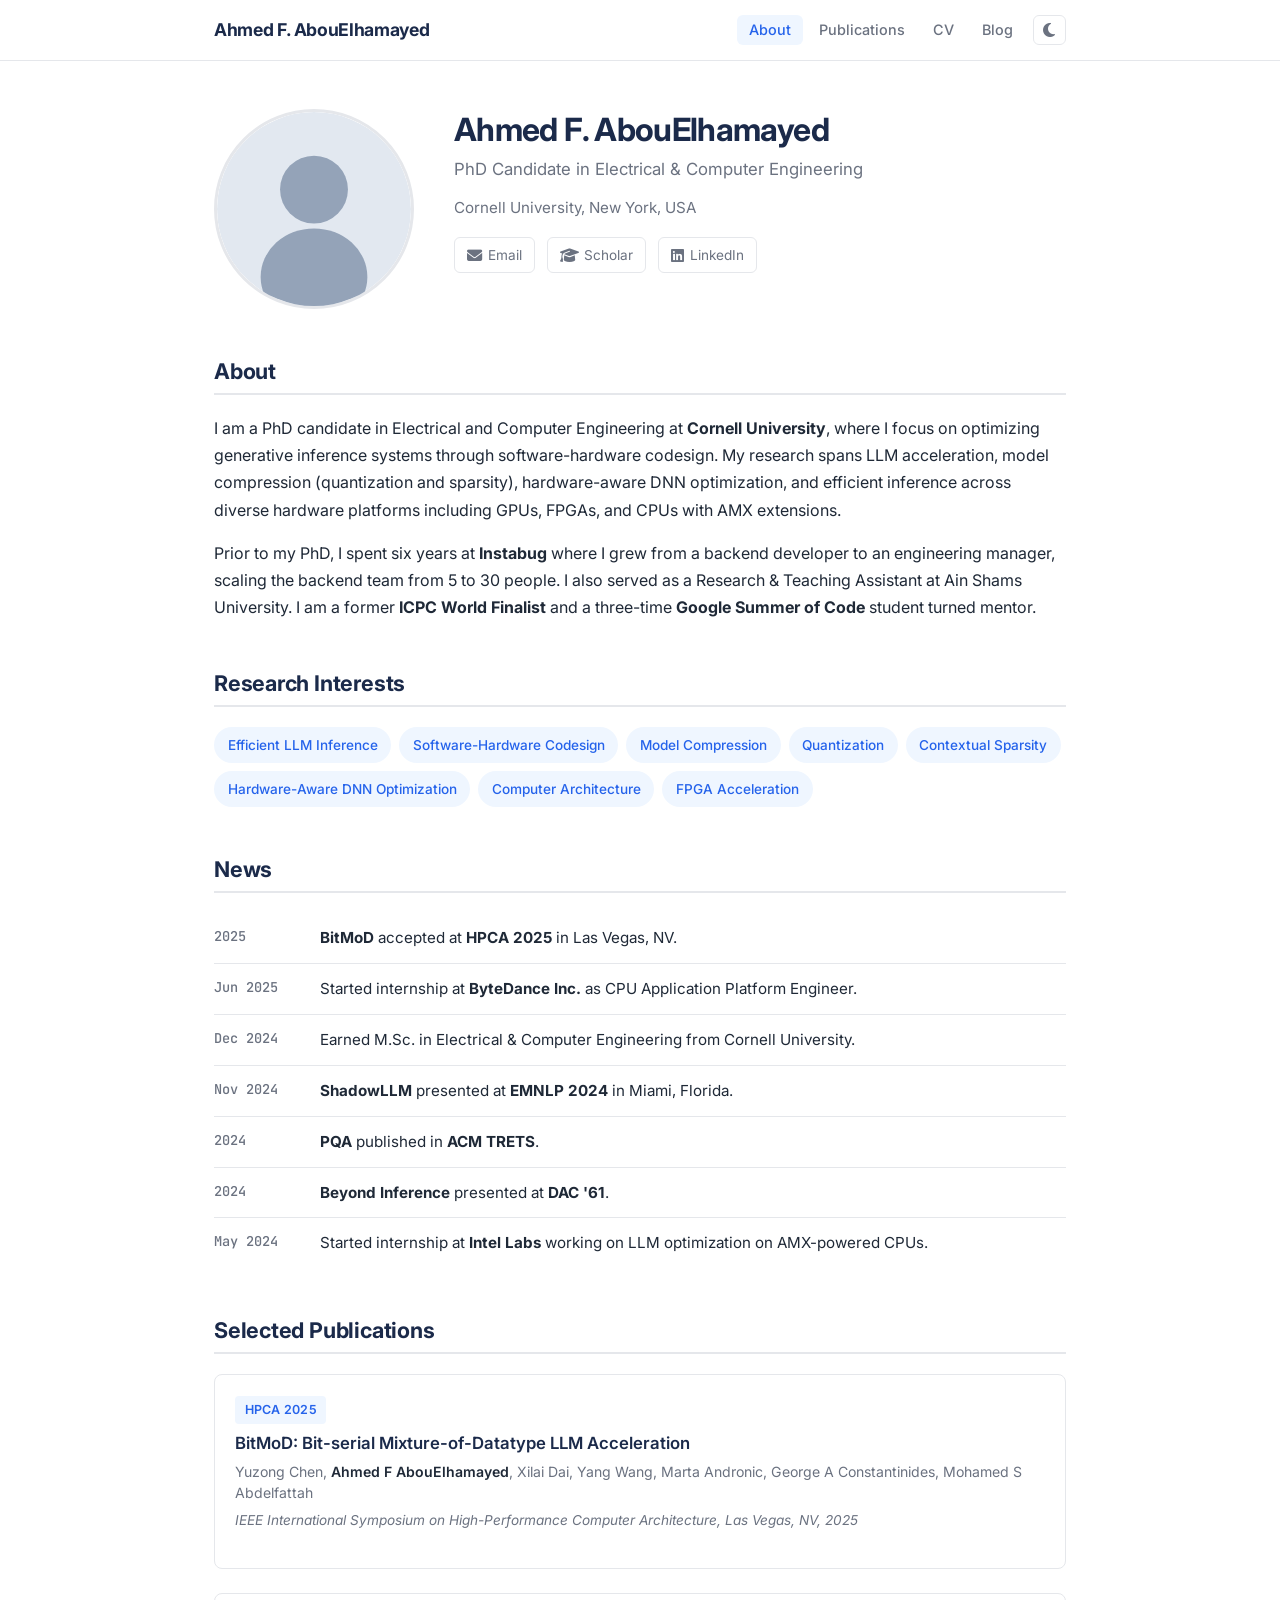
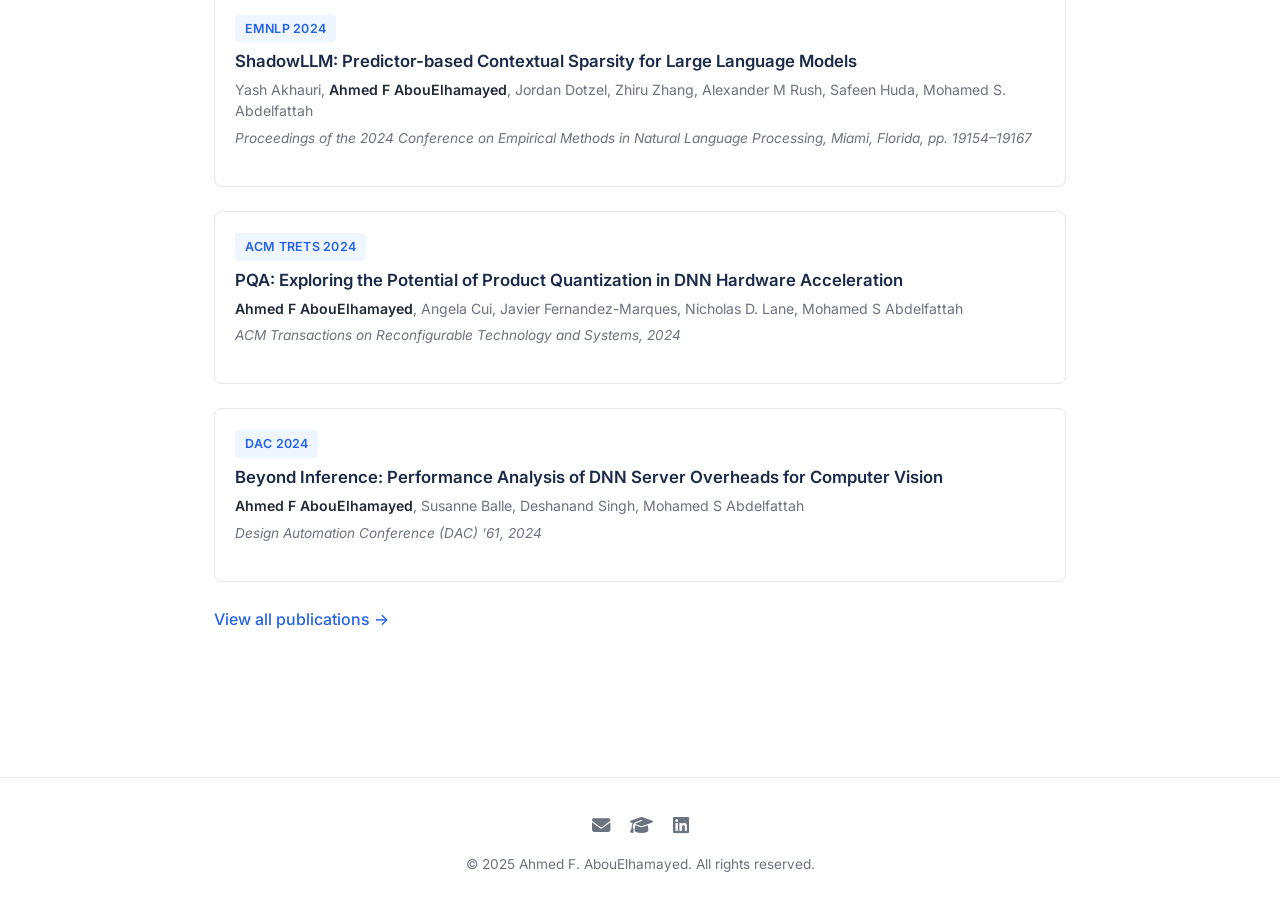
==== index.html @ 106d03ae "Initial Version" ====
<!DOCTYPE html>
<html lang="en">
<head>
  <meta charset="UTF-8">
  <meta name="viewport" content="width=device-width, initial-scale=1.0">
  <title>Ahmed F. AbouElhamayed</title>
  <meta name="description" content="Ahmed F. AbouElhamayed - PhD Candidate at Cornell University. Research in efficient generative inference systems through software-hardware codesign.">
  <meta name="author" content="Ahmed F. AbouElhamayed">

  <!-- Open Graph -->
  <meta property="og:title" content="Ahmed F. AbouElhamayed">
  <meta property="og:description" content="PhD Candidate at Cornell University. Research in efficient generative inference systems.">
  <meta property="og:type" content="website">

  <!-- Fonts -->
  <link rel="preconnect" href="https://fonts.googleapis.com">
  <link rel="preconnect" href="https://fonts.gstatic.com" crossorigin>
  <link href="https://fonts.googleapis.com/css2?family=Inter:wght@400;500;600;700&family=Source+Serif+4:ital,wght@0,400;0,600;1,400&family=JetBrains+Mono:wght@400;500&display=swap" rel="stylesheet">

  <!-- Font Awesome -->
  <link rel="stylesheet" href="https://cdnjs.cloudflare.com/ajax/libs/font-awesome/6.5.1/css/all.min.css">

  <!-- Stylesheet -->
  <link rel="stylesheet" href="css/style.css">
</head>
<body>

  <!-- Navigation -->
  <nav class="navbar">
    <div class="container">
      <a href="index.html" class="nav-brand">Ahmed F. AbouElhamayed</a>
      <div class="nav-right">
        <ul class="nav-links">
          <li><a href="index.html" class="active">About</a></li>
          <li><a href="publications.html">Publications</a></li>
          <li><a href="cv.html">CV</a></li>
          <li><a href="blog/index.html">Blog</a></li>
        </ul>
        <button class="theme-toggle" aria-label="Toggle dark mode"><i class="fas fa-moon"></i></button>
        <button class="hamburger" aria-label="Menu">
          <svg viewBox="0 0 24 24"><line x1="3" y1="6" x2="21" y2="6"/><line x1="3" y1="12" x2="21" y2="12"/><line x1="3" y1="18" x2="21" y2="18"/></svg>
        </button>
      </div>
    </div>
  </nav>

  <!-- Main Content -->
  <main class="page-content">
    <div class="container">

      <!-- Profile -->
      <section class="profile">
        <!-- Replace images/profile.svg with your own photo (e.g., images/profile.jpg) -->
        <img src="images/profile.svg" alt="Ahmed F. AbouElhamayed" class="profile-photo">
        <div class="profile-info">
          <h1>Ahmed F. AbouElhamayed</h1>
          <p class="profile-title">PhD Candidate in Electrical &amp; Computer Engineering</p>
          <p class="profile-affiliation">Cornell University, New York, USA</p>
          <div class="profile-links">
            <a href="mailto:afa55@cornell.edu"><i class="fas fa-envelope"></i> Email</a>
            <a href="https://scholar.google.com/citations?user=tzaaYKMAAAAJ&hl=en" target="_blank" rel="noopener"><i class="fas fa-graduation-cap"></i> Scholar</a>
            <a href="https://www.linkedin.com/in/aabouelhamayed/" target="_blank" rel="noopener"><i class="fab fa-linkedin"></i> LinkedIn</a>
          </div>
        </div>
      </section>

      <!-- About -->
      <section class="section">
        <h2 class="section-title">About</h2>
        <p>
          I am a PhD candidate in Electrical and Computer Engineering at <strong>Cornell University</strong>,
          where I focus on optimizing generative inference systems through software-hardware codesign.
          My research spans LLM acceleration, model compression (quantization and sparsity),
          hardware-aware DNN optimization, and efficient inference across diverse hardware platforms
          including GPUs, FPGAs, and CPUs with AMX extensions.
        </p>
        <p>
          Prior to my PhD, I spent six years at <strong>Instabug</strong> where I grew from a backend developer
          to an engineering manager, scaling the backend team from 5 to 30 people.
          I also served as a Research &amp; Teaching Assistant at Ain Shams University.
          I am a former <strong>ICPC World Finalist</strong> and a three-time <strong>Google Summer of Code</strong>
          student turned mentor.
        </p>
      </section>

      <!-- Research Interests -->
      <section class="section">
        <h2 class="section-title">Research Interests</h2>
        <div class="interests-grid">
          <span class="interest-tag">Efficient LLM Inference</span>
          <span class="interest-tag">Software-Hardware Codesign</span>
          <span class="interest-tag">Model Compression</span>
          <span class="interest-tag">Quantization</span>
          <span class="interest-tag">Contextual Sparsity</span>
          <span class="interest-tag">Hardware-Aware DNN Optimization</span>
          <span class="interest-tag">Computer Architecture</span>
          <span class="interest-tag">FPGA Acceleration</span>
        </div>
      </section>

      <!-- News -->
      <section class="section">
        <h2 class="section-title">News</h2>
        <ul class="news-list">
          <li class="news-item">
            <span class="news-date">2025</span>
            <span><strong>BitMoD</strong> accepted at <strong>HPCA 2025</strong> in Las Vegas, NV.</span>
          </li>
          <li class="news-item">
            <span class="news-date">Jun 2025</span>
            <span>Started internship at <strong>ByteDance Inc.</strong> as CPU Application Platform Engineer.</span>
          </li>
          <li class="news-item">
            <span class="news-date">Dec 2024</span>
            <span>Earned M.Sc. in Electrical &amp; Computer Engineering from Cornell University.</span>
          </li>
          <li class="news-item">
            <span class="news-date">Nov 2024</span>
            <span><strong>ShadowLLM</strong> presented at <strong>EMNLP 2024</strong> in Miami, Florida.</span>
          </li>
          <li class="news-item">
            <span class="news-date">2024</span>
            <span><strong>PQA</strong> published in <strong>ACM TRETS</strong>.</span>
          </li>
          <li class="news-item">
            <span class="news-date">2024</span>
            <span><strong>Beyond Inference</strong> presented at <strong>DAC '61</strong>.</span>
          </li>
          <li class="news-item">
            <span class="news-date">May 2024</span>
            <span>Started internship at <strong>Intel Labs</strong> working on LLM optimization on AMX-powered CPUs.</span>
          </li>
        </ul>
      </section>

      <!-- Selected Publications -->
      <section class="section">
        <h2 class="section-title">Selected Publications</h2>
        <div class="pub-list">

          <div class="pub-item">
            <span class="pub-venue">HPCA 2025</span>
            <h3 class="pub-title">BitMoD: Bit-serial Mixture-of-Datatype LLM Acceleration</h3>
            <p class="pub-authors">Yuzong Chen, <span class="me">Ahmed F AbouElhamayed</span>, Xilai Dai, Yang Wang, Marta Andronic, George A Constantinides, Mohamed S Abdelfattah</p>
            <p class="pub-details">IEEE International Symposium on High-Performance Computer Architecture, Las Vegas, NV, 2025</p>
          </div>

          <div class="pub-item">
            <span class="pub-venue">EMNLP 2024</span>
            <h3 class="pub-title">ShadowLLM: Predictor-based Contextual Sparsity for Large Language Models</h3>
            <p class="pub-authors">Yash Akhauri, <span class="me">Ahmed F AbouElhamayed</span>, Jordan Dotzel, Zhiru Zhang, Alexander M Rush, Safeen Huda, Mohamed S. Abdelfattah</p>
            <p class="pub-details">Proceedings of the 2024 Conference on Empirical Methods in Natural Language Processing, Miami, Florida, pp. 19154&ndash;19167</p>
          </div>

          <div class="pub-item">
            <span class="pub-venue">ACM TRETS 2024</span>
            <h3 class="pub-title">PQA: Exploring the Potential of Product Quantization in DNN Hardware Acceleration</h3>
            <p class="pub-authors"><span class="me">Ahmed F AbouElhamayed</span>, Angela Cui, Javier Fernandez-Marques, Nicholas D. Lane, Mohamed S Abdelfattah</p>
            <p class="pub-details">ACM Transactions on Reconfigurable Technology and Systems, 2024</p>
          </div>

          <div class="pub-item">
            <span class="pub-venue">DAC 2024</span>
            <h3 class="pub-title">Beyond Inference: Performance Analysis of DNN Server Overheads for Computer Vision</h3>
            <p class="pub-authors"><span class="me">Ahmed F AbouElhamayed</span>, Susanne Balle, Deshanand Singh, Mohamed S Abdelfattah</p>
            <p class="pub-details">Design Automation Conference (DAC) '61, 2024</p>
          </div>

        </div>
        <p style="margin-top: 1.5rem;">
          <a href="publications.html" style="font-weight:500;">View all publications &rarr;</a>
        </p>
      </section>

    </div>
  </main>

  <!-- Footer -->
  <footer class="footer">
    <div class="container">
      <div class="footer-links">
        <a href="mailto:afa55@cornell.edu" aria-label="Email"><i class="fas fa-envelope"></i></a>
        <a href="https://scholar.google.com/citations?user=tzaaYKMAAAAJ&hl=en" target="_blank" rel="noopener" aria-label="Google Scholar"><i class="fas fa-graduation-cap"></i></a>
        <a href="https://www.linkedin.com/in/aabouelhamayed/" target="_blank" rel="noopener" aria-label="LinkedIn"><i class="fab fa-linkedin"></i></a>
      </div>
      <p>&copy; 2025 Ahmed F. AbouElhamayed. All rights reserved.</p>
    </div>
  </footer>

  <script src="js/main.js"></script>
</body>
</html>
---- css/style.css ----
/* ============================================
   Ahmed F. AbouElhamayed - Academic Website
   ============================================ */

/* ---------- CSS Variables ---------- */
:root {
  --color-primary: #1b2a4a;
  --color-accent: #2563eb;
  --color-accent-hover: #1d4ed8;
  --color-text: #1f2937;
  --color-text-secondary: #6b7280;
  --color-bg: #ffffff;
  --color-bg-alt: #f8fafc;
  --color-border: #e5e7eb;
  --color-card-bg: #ffffff;
  --color-nav-bg: rgba(255, 255, 255, 0.9);
  --color-tag-bg: #eff6ff;
  --color-tag-text: #2563eb;
  --color-code-bg: #f1f5f9;
  --font-sans: 'Inter', -apple-system, BlinkMacSystemFont, 'Segoe UI', sans-serif;
  --font-serif: 'Source Serif 4', 'Georgia', serif;
  --font-mono: 'JetBrains Mono', 'Fira Code', monospace;
  --shadow-sm: 0 1px 2px rgba(0,0,0,0.05);
  --shadow-md: 0 4px 6px -1px rgba(0,0,0,0.07), 0 2px 4px -2px rgba(0,0,0,0.05);
  --shadow-lg: 0 10px 15px -3px rgba(0,0,0,0.08), 0 4px 6px -4px rgba(0,0,0,0.05);
  --radius: 8px;
  --max-width: 900px;
  --transition: 0.2s ease;
}

/* ---------- Dark Mode ---------- */
[data-theme="dark"] {
  --color-primary: #e2e8f0;
  --color-accent: #60a5fa;
  --color-accent-hover: #93bbfd;
  --color-text: #e2e8f0;
  --color-text-secondary: #94a3b8;
  --color-bg: #0f172a;
  --color-bg-alt: #1e293b;
  --color-border: #334155;
  --color-card-bg: #1e293b;
  --color-nav-bg: rgba(15, 23, 42, 0.9);
  --color-tag-bg: #1e3a5f;
  --color-tag-text: #93bbfd;
  --color-code-bg: #1e293b;
}

/* ---------- Reset & Base ---------- */
*, *::before, *::after {
  margin: 0;
  padding: 0;
  box-sizing: border-box;
}

html {
  scroll-behavior: smooth;
  font-size: 16px;
}

body {
  font-family: var(--font-sans);
  color: var(--color-text);
  background: var(--color-bg);
  line-height: 1.7;
  -webkit-font-smoothing: antialiased;
  -moz-osx-font-smoothing: grayscale;
  transition: background var(--transition), color var(--transition);
}

a {
  color: var(--color-accent);
  text-decoration: none;
  transition: color var(--transition);
}

a:hover {
  color: var(--color-accent-hover);
}

img {
  max-width: 100%;
  height: auto;
  display: block;
}

::selection {
  background: var(--color-accent);
  color: #fff;
}

/* ---------- Typography ---------- */
h1, h2, h3, h4 {
  font-family: var(--font-sans);
  font-weight: 700;
  line-height: 1.3;
  color: var(--color-primary);
}

h1 { font-size: 2rem; }
h2 { font-size: 1.5rem; margin-bottom: 1rem; }
h3 { font-size: 1.15rem; margin-bottom: 0.5rem; }

p { margin-bottom: 1rem; }

/* ---------- Navigation ---------- */
.navbar {
  position: sticky;
  top: 0;
  z-index: 100;
  background: var(--color-nav-bg);
  border-bottom: 1px solid var(--color-border);
  backdrop-filter: blur(12px);
  -webkit-backdrop-filter: blur(12px);
  transition: background var(--transition), border-color var(--transition);
}

.navbar .container {
  max-width: var(--max-width);
  margin: 0 auto;
  padding: 0 1.5rem;
  display: flex;
  align-items: center;
  justify-content: space-between;
  height: 60px;
}

.nav-brand {
  font-weight: 700;
  font-size: 1.1rem;
  color: var(--color-primary);
  letter-spacing: -0.02em;
}

.nav-brand:hover {
  color: var(--color-accent);
}

.nav-right {
  display: flex;
  align-items: center;
  gap: 0.5rem;
}

.nav-links {
  display: flex;
  align-items: center;
  gap: 0.25rem;
  list-style: none;
}

.nav-links a {
  padding: 0.4rem 0.75rem;
  border-radius: 6px;
  font-size: 0.9rem;
  font-weight: 500;
  color: var(--color-text-secondary);
  transition: color var(--transition), background var(--transition);
}

.nav-links a:hover,
.nav-links a.active {
  color: var(--color-accent);
  background: var(--color-tag-bg);
}

.theme-toggle {
  background: none;
  border: 1px solid var(--color-border);
  border-radius: 6px;
  padding: 0.4rem 0.6rem;
  cursor: pointer;
  font-size: 1rem;
  color: var(--color-text-secondary);
  transition: all var(--transition);
  display: flex;
  align-items: center;
}

.theme-toggle:hover {
  border-color: var(--color-accent);
  color: var(--color-accent);
}

.hamburger {
  display: none;
  background: none;
  border: none;
  cursor: pointer;
  padding: 0.5rem;
  color: var(--color-text);
}

.hamburger svg {
  width: 24px;
  height: 24px;
  stroke: currentColor;
  fill: none;
  stroke-width: 2;
  stroke-linecap: round;
}

/* ---------- Layout ---------- */
.container {
  max-width: var(--max-width);
  margin: 0 auto;
  padding: 0 1.5rem;
}

.page-content {
  padding: 3rem 0 4rem;
}

/* ---------- Profile / Hero ---------- */
.profile {
  display: grid;
  grid-template-columns: 200px 1fr;
  gap: 2.5rem;
  align-items: start;
  margin-bottom: 3rem;
}

.profile-photo {
  width: 200px;
  height: 200px;
  border-radius: 50%;
  object-fit: cover;
  border: 3px solid var(--color-border);
  transition: border-color var(--transition);
}

.profile-photo:hover {
  border-color: var(--color-accent);
}

.profile-info h1 {
  margin-bottom: 0.25rem;
  font-size: 2rem;
  letter-spacing: -0.02em;
}

.profile-title {
  font-size: 1.05rem;
  color: var(--color-text-secondary);
  margin-bottom: 0.75rem;
}

.profile-affiliation {
  font-size: 0.95rem;
  color: var(--color-text-secondary);
  margin-bottom: 1rem;
}

.profile-links {
  display: flex;
  gap: 0.75rem;
  flex-wrap: wrap;
}

.profile-links a {
  display: inline-flex;
  align-items: center;
  gap: 0.35rem;
  padding: 0.35rem 0.75rem;
  border: 1px solid var(--color-border);
  border-radius: 6px;
  font-size: 0.85rem;
  color: var(--color-text-secondary);
  transition: all var(--transition);
}

.profile-links a:hover {
  border-color: var(--color-accent);
  color: var(--color-accent);
  background: var(--color-tag-bg);
}

.profile-links a i {
  font-size: 0.95rem;
}

/* ---------- Section ---------- */
.section {
  margin-bottom: 3rem;
}

.section-title {
  font-size: 1.35rem;
  font-weight: 700;
  margin-bottom: 1.25rem;
  padding-bottom: 0.5rem;
  border-bottom: 2px solid var(--color-border);
  letter-spacing: -0.01em;
}

/* ---------- Research Interests ---------- */
.interests-grid {
  display: flex;
  flex-wrap: wrap;
  gap: 0.5rem;
}

.interest-tag {
  display: inline-block;
  padding: 0.4rem 0.85rem;
  background: var(--color-tag-bg);
  color: var(--color-tag-text);
  border-radius: 20px;
  font-size: 0.85rem;
  font-weight: 500;
}

/* ---------- News ---------- */
.news-list {
  list-style: none;
}

.news-item {
  display: flex;
  gap: 1rem;
  padding: 0.75rem 0;
  border-bottom: 1px solid var(--color-border);
  font-size: 0.95rem;
}

.news-item:last-child {
  border-bottom: none;
}

.news-date {
  flex-shrink: 0;
  width: 90px;
  color: var(--color-text-secondary);
  font-size: 0.85rem;
  font-weight: 500;
  font-family: var(--font-mono);
}

/* ---------- Publication Card ---------- */
.pub-list {
  display: flex;
  flex-direction: column;
  gap: 1.5rem;
}

.pub-item {
  padding: 1.25rem;
  border: 1px solid var(--color-border);
  border-radius: var(--radius);
  background: var(--color-card-bg);
  transition: border-color var(--transition), box-shadow var(--transition);
}

.pub-item:hover {
  border-color: var(--color-accent);
  box-shadow: var(--shadow-md);
}

.pub-venue {
  display: inline-block;
  padding: 0.2rem 0.6rem;
  background: var(--color-tag-bg);
  color: var(--color-tag-text);
  border-radius: 4px;
  font-size: 0.78rem;
  font-weight: 600;
  letter-spacing: 0.02em;
  margin-bottom: 0.5rem;
}

.pub-title {
  font-size: 1.05rem;
  font-weight: 600;
  margin-bottom: 0.35rem;
  color: var(--color-primary);
  line-height: 1.4;
}

.pub-title a {
  color: inherit;
}

.pub-title a:hover {
  color: var(--color-accent);
}

.pub-authors {
  font-size: 0.88rem;
  color: var(--color-text-secondary);
  margin-bottom: 0.35rem;
  line-height: 1.5;
}

.pub-authors .me {
  font-weight: 600;
  color: var(--color-text);
}

.pub-details {
  font-size: 0.85rem;
  color: var(--color-text-secondary);
  font-style: italic;
}

.pub-links {
  display: flex;
  gap: 0.5rem;
  margin-top: 0.6rem;
  flex-wrap: wrap;
}

.pub-link {
  display: inline-flex;
  align-items: center;
  gap: 0.3rem;
  padding: 0.25rem 0.6rem;
  border: 1px solid var(--color-border);
  border-radius: 4px;
  font-size: 0.78rem;
  font-weight: 500;
  color: var(--color-text-secondary);
  transition: all var(--transition);
}

.pub-link:hover {
  border-color: var(--color-accent);
  color: var(--color-accent);
}

/* ---------- Experience ---------- */
.timeline {
  position: relative;
  padding-left: 1.5rem;
  border-left: 2px solid var(--color-border);
}

.timeline-item {
  position: relative;
  padding-bottom: 2rem;
}

.timeline-item:last-child {
  padding-bottom: 0;
}

.timeline-item::before {
  content: '';
  position: absolute;
  left: -1.85rem;
  top: 0.35rem;
  width: 10px;
  height: 10px;
  border-radius: 50%;
  background: var(--color-accent);
  border: 2px solid var(--color-bg);
}

.timeline-header {
  display: flex;
  justify-content: space-between;
  align-items: baseline;
  flex-wrap: wrap;
  gap: 0.5rem;
  margin-bottom: 0.25rem;
}

.timeline-role {
  font-size: 1.05rem;
  font-weight: 600;
  color: var(--color-primary);
}

.timeline-date {
  font-size: 0.85rem;
  color: var(--color-text-secondary);
  font-family: var(--font-mono);
  white-space: nowrap;
}

.timeline-company {
  font-size: 0.95rem;
  color: var(--color-accent);
  margin-bottom: 0.25rem;
}

.timeline-location {
  font-size: 0.85rem;
  color: var(--color-text-secondary);
  margin-bottom: 0.5rem;
}

.timeline-desc {
  font-size: 0.92rem;
  color: var(--color-text-secondary);
}

.timeline-desc ul {
  list-style: disc;
  padding-left: 1.25rem;
}

.timeline-desc li {
  margin-bottom: 0.25rem;
}

/* ---------- Education ---------- */
.edu-item {
  display: flex;
  justify-content: space-between;
  align-items: baseline;
  flex-wrap: wrap;
  gap: 0.5rem;
  padding: 1rem 1.25rem;
  border: 1px solid var(--color-border);
  border-radius: var(--radius);
  margin-bottom: 1rem;
  background: var(--color-card-bg);
  transition: border-color var(--transition);
}

.edu-item:hover {
  border-color: var(--color-accent);
}

.edu-info h3 {
  color: var(--color-primary);
  margin-bottom: 0.15rem;
}

.edu-school {
  color: var(--color-accent);
  font-size: 0.95rem;
}

.edu-details {
  font-size: 0.88rem;
  color: var(--color-text-secondary);
  margin-top: 0.25rem;
}

.edu-date {
  font-size: 0.85rem;
  color: var(--color-text-secondary);
  font-family: var(--font-mono);
  white-space: nowrap;
  text-align: right;
}

/* ---------- Skills ---------- */
.skills-grid {
  display: grid;
  grid-template-columns: repeat(auto-fit, minmax(250px, 1fr));
  gap: 1rem;
}

.skill-category {
  padding: 1rem 1.25rem;
  border: 1px solid var(--color-border);
  border-radius: var(--radius);
  background: var(--color-card-bg);
}

.skill-category h3 {
  color: var(--color-primary);
  font-size: 0.95rem;
  margin-bottom: 0.6rem;
}

.skill-tags {
  display: flex;
  flex-wrap: wrap;
  gap: 0.35rem;
}

.skill-tag {
  padding: 0.2rem 0.55rem;
  background: var(--color-bg-alt);
  border: 1px solid var(--color-border);
  border-radius: 4px;
  font-size: 0.8rem;
  color: var(--color-text-secondary);
}

/* ---------- Achievements ---------- */
.achievement-list {
  list-style: none;
}

.achievement-item {
  display: flex;
  gap: 1rem;
  align-items: baseline;
  padding: 0.6rem 0;
  border-bottom: 1px solid var(--color-border);
}

.achievement-item:last-child {
  border-bottom: none;
}

.achievement-year {
  flex-shrink: 0;
  width: 80px;
  font-family: var(--font-mono);
  font-size: 0.85rem;
  color: var(--color-text-secondary);
  font-weight: 500;
}

.achievement-text {
  font-size: 0.95rem;
}

.achievement-text strong {
  color: var(--color-primary);
}

/* ---------- Blog ---------- */
.blog-list {
  display: flex;
  flex-direction: column;
  gap: 1.25rem;
}

.blog-card {
  padding: 1.5rem;
  border: 1px solid var(--color-border);
  border-radius: var(--radius);
  background: var(--color-card-bg);
  transition: border-color var(--transition), box-shadow var(--transition);
}

.blog-card:hover {
  border-color: var(--color-accent);
  box-shadow: var(--shadow-md);
}

.blog-card-date {
  font-size: 0.82rem;
  color: var(--color-text-secondary);
  font-family: var(--font-mono);
  margin-bottom: 0.4rem;
}

.blog-card-title {
  font-size: 1.15rem;
  font-weight: 600;
  margin-bottom: 0.5rem;
}

.blog-card-title a {
  color: var(--color-primary);
}

.blog-card-title a:hover {
  color: var(--color-accent);
}

.blog-card-excerpt {
  font-size: 0.92rem;
  color: var(--color-text-secondary);
  line-height: 1.6;
}

.blog-tags {
  display: flex;
  gap: 0.35rem;
  margin-top: 0.75rem;
}

.blog-tag {
  padding: 0.15rem 0.5rem;
  background: var(--color-tag-bg);
  color: var(--color-tag-text);
  border-radius: 4px;
  font-size: 0.75rem;
  font-weight: 500;
}

/* Blog post content */
.blog-post-header {
  margin-bottom: 2rem;
  padding-bottom: 1.5rem;
  border-bottom: 1px solid var(--color-border);
}

.blog-post-title {
  font-size: 2rem;
  margin-bottom: 0.5rem;
  letter-spacing: -0.02em;
}

.blog-post-meta {
  font-size: 0.9rem;
  color: var(--color-text-secondary);
}

.blog-post-content {
  font-family: var(--font-serif);
  font-size: 1.05rem;
  line-height: 1.8;
}

.blog-post-content h2 {
  font-family: var(--font-sans);
  margin-top: 2rem;
}

.blog-post-content h3 {
  font-family: var(--font-sans);
  margin-top: 1.5rem;
}

.blog-post-content pre {
  background: var(--color-code-bg);
  padding: 1rem 1.25rem;
  border-radius: var(--radius);
  overflow-x: auto;
  font-family: var(--font-mono);
  font-size: 0.88rem;
  margin: 1.25rem 0;
  border: 1px solid var(--color-border);
}

.blog-post-content code {
  font-family: var(--font-mono);
  background: var(--color-code-bg);
  padding: 0.15rem 0.35rem;
  border-radius: 3px;
  font-size: 0.88em;
}

.blog-post-content pre code {
  background: none;
  padding: 0;
}

.blog-post-content blockquote {
  border-left: 3px solid var(--color-accent);
  padding-left: 1rem;
  margin: 1.25rem 0;
  color: var(--color-text-secondary);
  font-style: italic;
}

.blog-post-content img {
  border-radius: var(--radius);
  margin: 1.5rem 0;
}

/* ---------- Empty State ---------- */
.empty-state {
  text-align: center;
  padding: 4rem 2rem;
  color: var(--color-text-secondary);
}

.empty-state i {
  font-size: 3rem;
  margin-bottom: 1rem;
  opacity: 0.3;
}

.empty-state h3 {
  color: var(--color-text-secondary);
  font-weight: 600;
  margin-bottom: 0.5rem;
}

.empty-state p {
  font-size: 0.95rem;
}

/* ---------- Footer ---------- */
.footer {
  border-top: 1px solid var(--color-border);
  padding: 2rem 0;
  margin-top: 2rem;
  text-align: center;
  font-size: 0.85rem;
  color: var(--color-text-secondary);
}

.footer-links {
  display: flex;
  justify-content: center;
  gap: 1.25rem;
  margin-bottom: 0.75rem;
}

.footer-links a {
  color: var(--color-text-secondary);
  font-size: 1.15rem;
  transition: color var(--transition);
}

.footer-links a:hover {
  color: var(--color-accent);
}

/* ---------- Page Header ---------- */
.page-header {
  margin-bottom: 2rem;
}

.page-header h1 {
  font-size: 2rem;
  letter-spacing: -0.02em;
}

.page-header p {
  color: var(--color-text-secondary);
  margin-top: 0.25rem;
}

/* ---------- CV Download ---------- */
.cv-download {
  display: inline-flex;
  align-items: center;
  gap: 0.5rem;
  padding: 0.6rem 1.25rem;
  background: var(--color-accent);
  color: #fff;
  border-radius: 6px;
  font-size: 0.9rem;
  font-weight: 500;
  transition: background var(--transition);
  margin-bottom: 2rem;
}

.cv-download:hover {
  background: var(--color-accent-hover);
  color: #fff;
}

/* ---------- Back Link ---------- */
.back-link {
  display: inline-flex;
  align-items: center;
  gap: 0.35rem;
  font-size: 0.9rem;
  color: var(--color-text-secondary);
  margin-bottom: 1.5rem;
}

.back-link:hover {
  color: var(--color-accent);
}

/* ---------- Responsive ---------- */
@media (max-width: 768px) {
  .profile {
    grid-template-columns: 1fr;
    text-align: center;
    gap: 1.5rem;
  }

  .profile-photo {
    margin: 0 auto;
    width: 160px;
    height: 160px;
  }

  .profile-links {
    justify-content: center;
  }

  .nav-links {
    display: none;
    position: absolute;
    top: 60px;
    left: 0;
    right: 0;
    flex-direction: column;
    background: var(--color-nav-bg);
    border-bottom: 1px solid var(--color-border);
    padding: 0.5rem;
    gap: 0;
  }

  .nav-links.open {
    display: flex;
  }

  .nav-links a {
    padding: 0.75rem 1rem;
    width: 100%;
  }

  .nav-right {
    display: flex;
    align-items: center;
    gap: 0.35rem;
  }

  .hamburger {
    display: block;
  }

  h1 { font-size: 1.6rem; }

  .timeline-header {
    flex-direction: column;
    gap: 0.15rem;
  }

  .edu-item {
    flex-direction: column;
    gap: 0.25rem;
  }

  .edu-date {
    text-align: left;
  }

  .news-item {
    flex-direction: column;
    gap: 0.25rem;
  }

  .news-date {
    width: auto;
  }

  .pub-title {
    font-size: 0.98rem;
  }

  .blog-post-title {
    font-size: 1.5rem;
  }
}

@media (max-width: 480px) {
  .container {
    padding: 0 1rem;
  }

  .page-content {
    padding: 2rem 0 3rem;
  }

  .profile-photo {
    width: 130px;
    height: 130px;
  }
}

/* ---------- Print ---------- */
@media print {
  .navbar, .footer, .theme-toggle, .hamburger {
    display: none;
  }

  body {
    font-size: 12pt;
  }

  .page-content {
    padding: 0;
  }
}
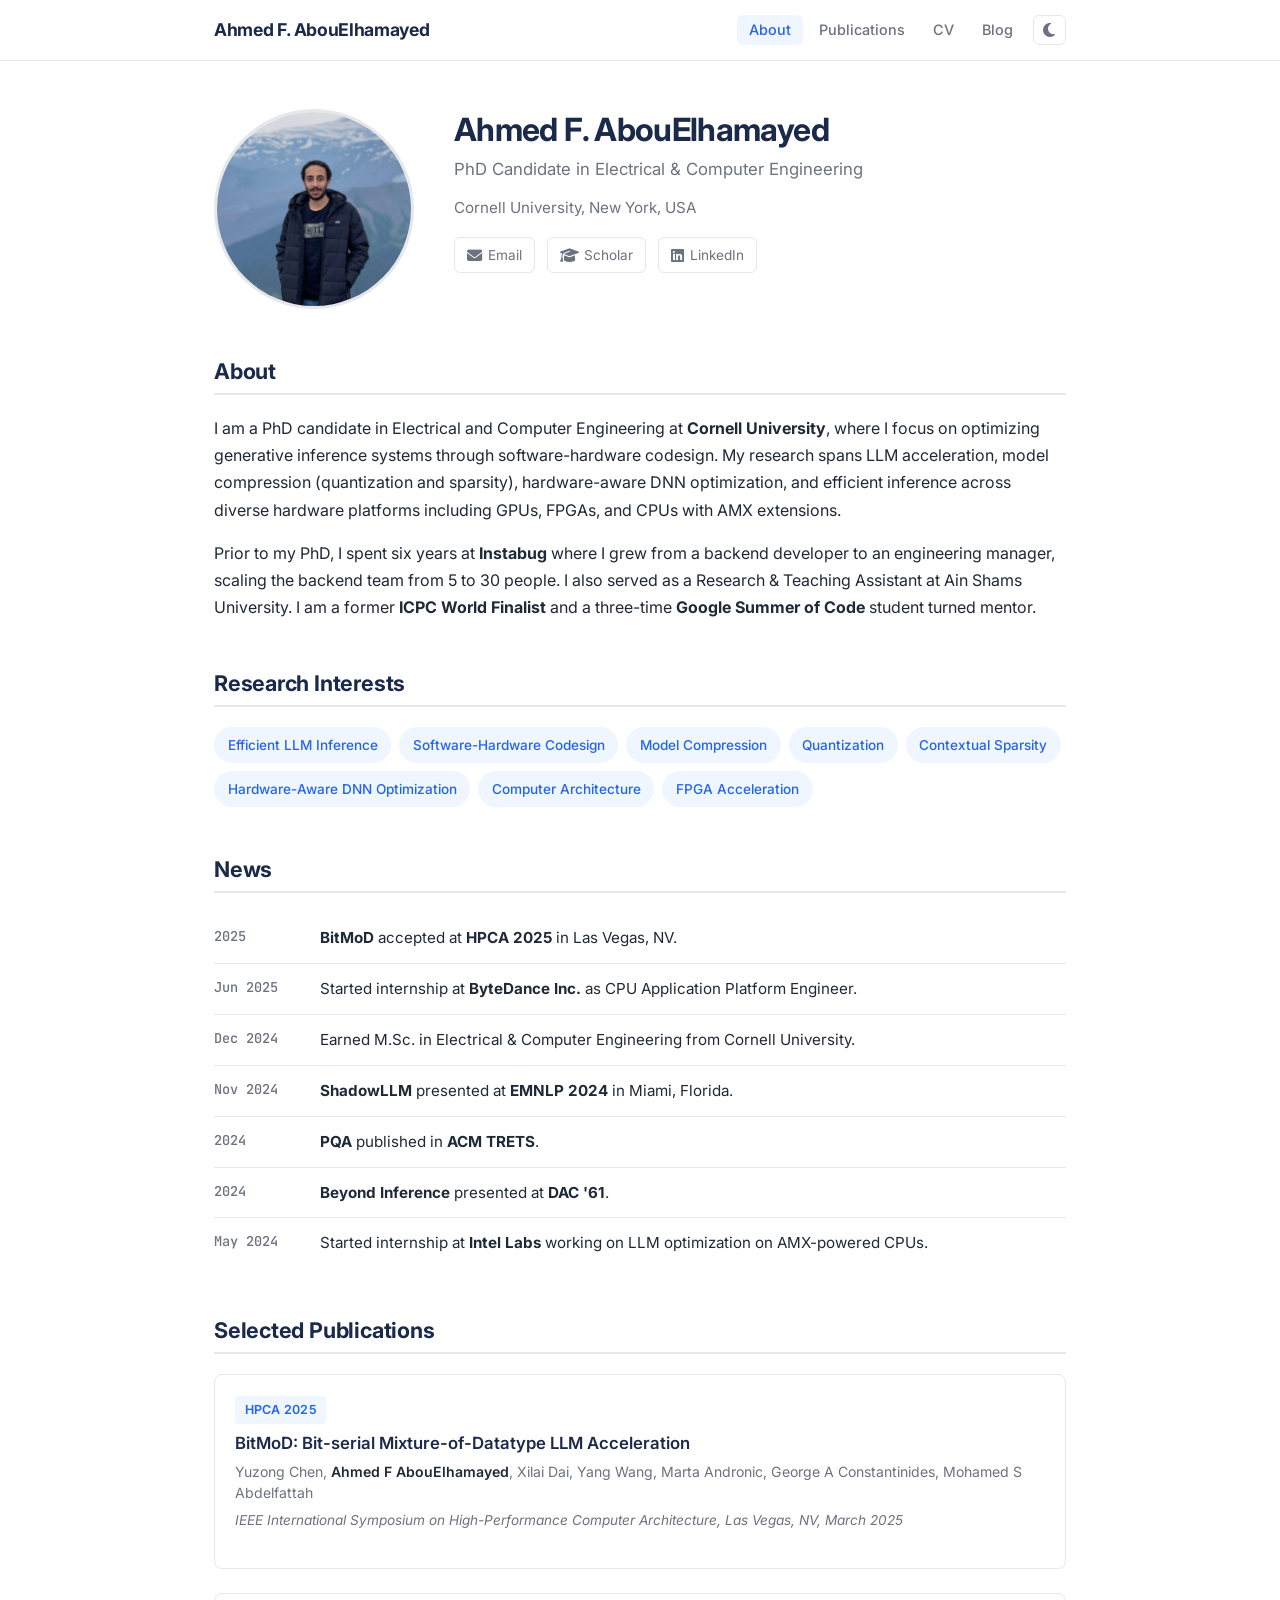
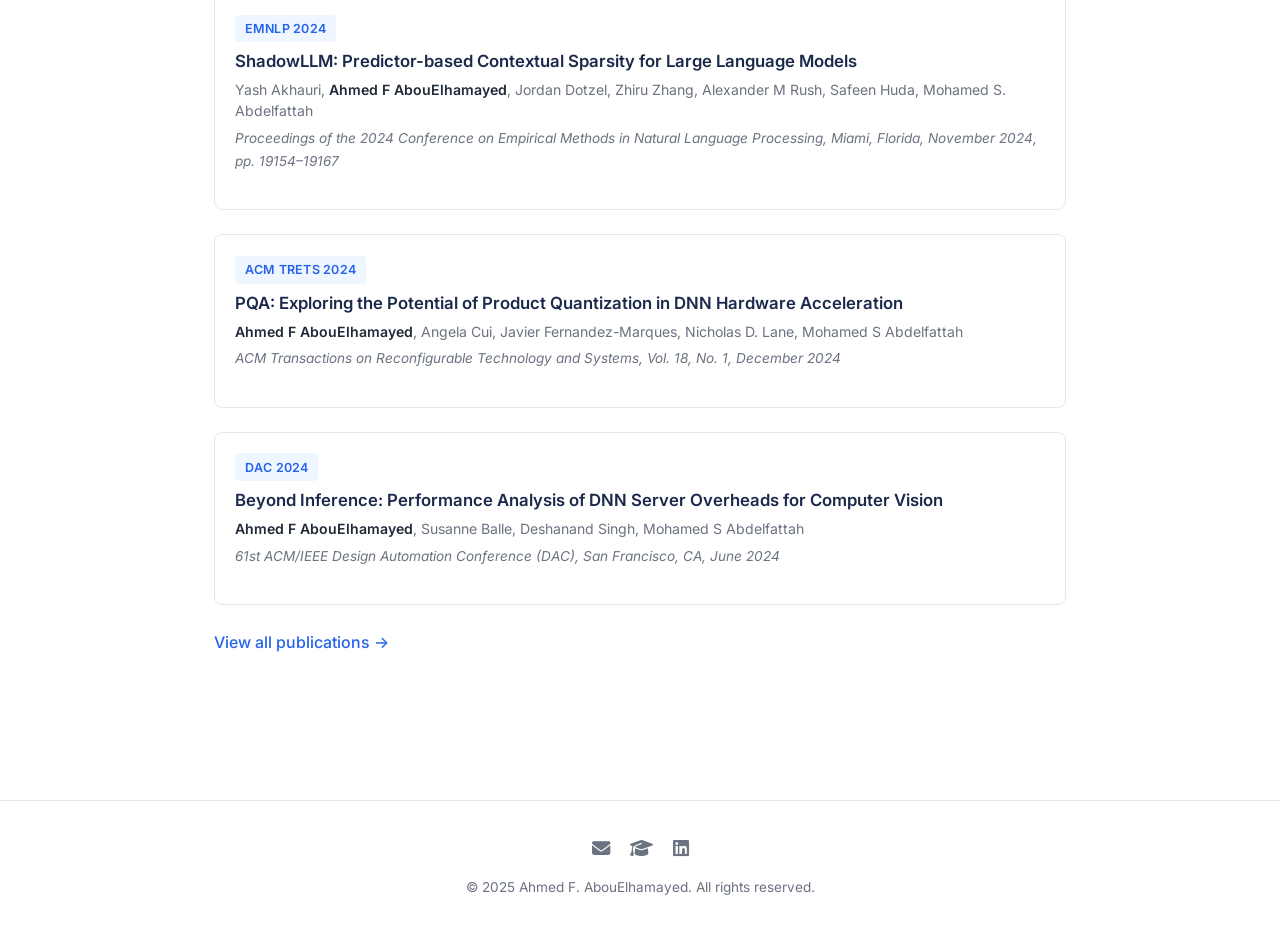
==== commit c667099d: "update info" ====
--- a/index.html
+++ b/index.html
@@ -50,8 +50,7 @@
 
       <!-- Profile -->
       <section class="profile">
-        <!-- Replace images/profile.svg with your own photo (e.g., images/profile.jpg) -->
-        <img src="images/profile.svg" alt="Ahmed F. AbouElhamayed" class="profile-photo">
+        <img src="pp.jpeg" alt="Ahmed F. AbouElhamayed" class="profile-photo">
         <div class="profile-info">
           <h1>Ahmed F. AbouElhamayed</h1>
           <p class="profile-title">PhD Candidate in Electrical &amp; Computer Engineering</p>
@@ -142,28 +141,28 @@
             <span class="pub-venue">HPCA 2025</span>
             <h3 class="pub-title">BitMoD: Bit-serial Mixture-of-Datatype LLM Acceleration</h3>
             <p class="pub-authors">Yuzong Chen, <span class="me">Ahmed F AbouElhamayed</span>, Xilai Dai, Yang Wang, Marta Andronic, George A Constantinides, Mohamed S Abdelfattah</p>
-            <p class="pub-details">IEEE International Symposium on High-Performance Computer Architecture, Las Vegas, NV, 2025</p>
+            <p class="pub-details">IEEE International Symposium on High-Performance Computer Architecture, Las Vegas, NV, March 2025</p>
           </div>
 
           <div class="pub-item">
             <span class="pub-venue">EMNLP 2024</span>
             <h3 class="pub-title">ShadowLLM: Predictor-based Contextual Sparsity for Large Language Models</h3>
             <p class="pub-authors">Yash Akhauri, <span class="me">Ahmed F AbouElhamayed</span>, Jordan Dotzel, Zhiru Zhang, Alexander M Rush, Safeen Huda, Mohamed S. Abdelfattah</p>
-            <p class="pub-details">Proceedings of the 2024 Conference on Empirical Methods in Natural Language Processing, Miami, Florida, pp. 19154&ndash;19167</p>
+            <p class="pub-details">Proceedings of the 2024 Conference on Empirical Methods in Natural Language Processing, Miami, Florida, November 2024, pp. 19154&ndash;19167</p>
           </div>
 
           <div class="pub-item">
             <span class="pub-venue">ACM TRETS 2024</span>
             <h3 class="pub-title">PQA: Exploring the Potential of Product Quantization in DNN Hardware Acceleration</h3>
             <p class="pub-authors"><span class="me">Ahmed F AbouElhamayed</span>, Angela Cui, Javier Fernandez-Marques, Nicholas D. Lane, Mohamed S Abdelfattah</p>
-            <p class="pub-details">ACM Transactions on Reconfigurable Technology and Systems, 2024</p>
+            <p class="pub-details">ACM Transactions on Reconfigurable Technology and Systems, Vol. 18, No. 1, December 2024</p>
           </div>
 
           <div class="pub-item">
             <span class="pub-venue">DAC 2024</span>
             <h3 class="pub-title">Beyond Inference: Performance Analysis of DNN Server Overheads for Computer Vision</h3>
             <p class="pub-authors"><span class="me">Ahmed F AbouElhamayed</span>, Susanne Balle, Deshanand Singh, Mohamed S Abdelfattah</p>
-            <p class="pub-details">Design Automation Conference (DAC) '61, 2024</p>
+            <p class="pub-details">61st ACM/IEEE Design Automation Conference (DAC), San Francisco, CA, June 2024</p>
           </div>
 
         </div>
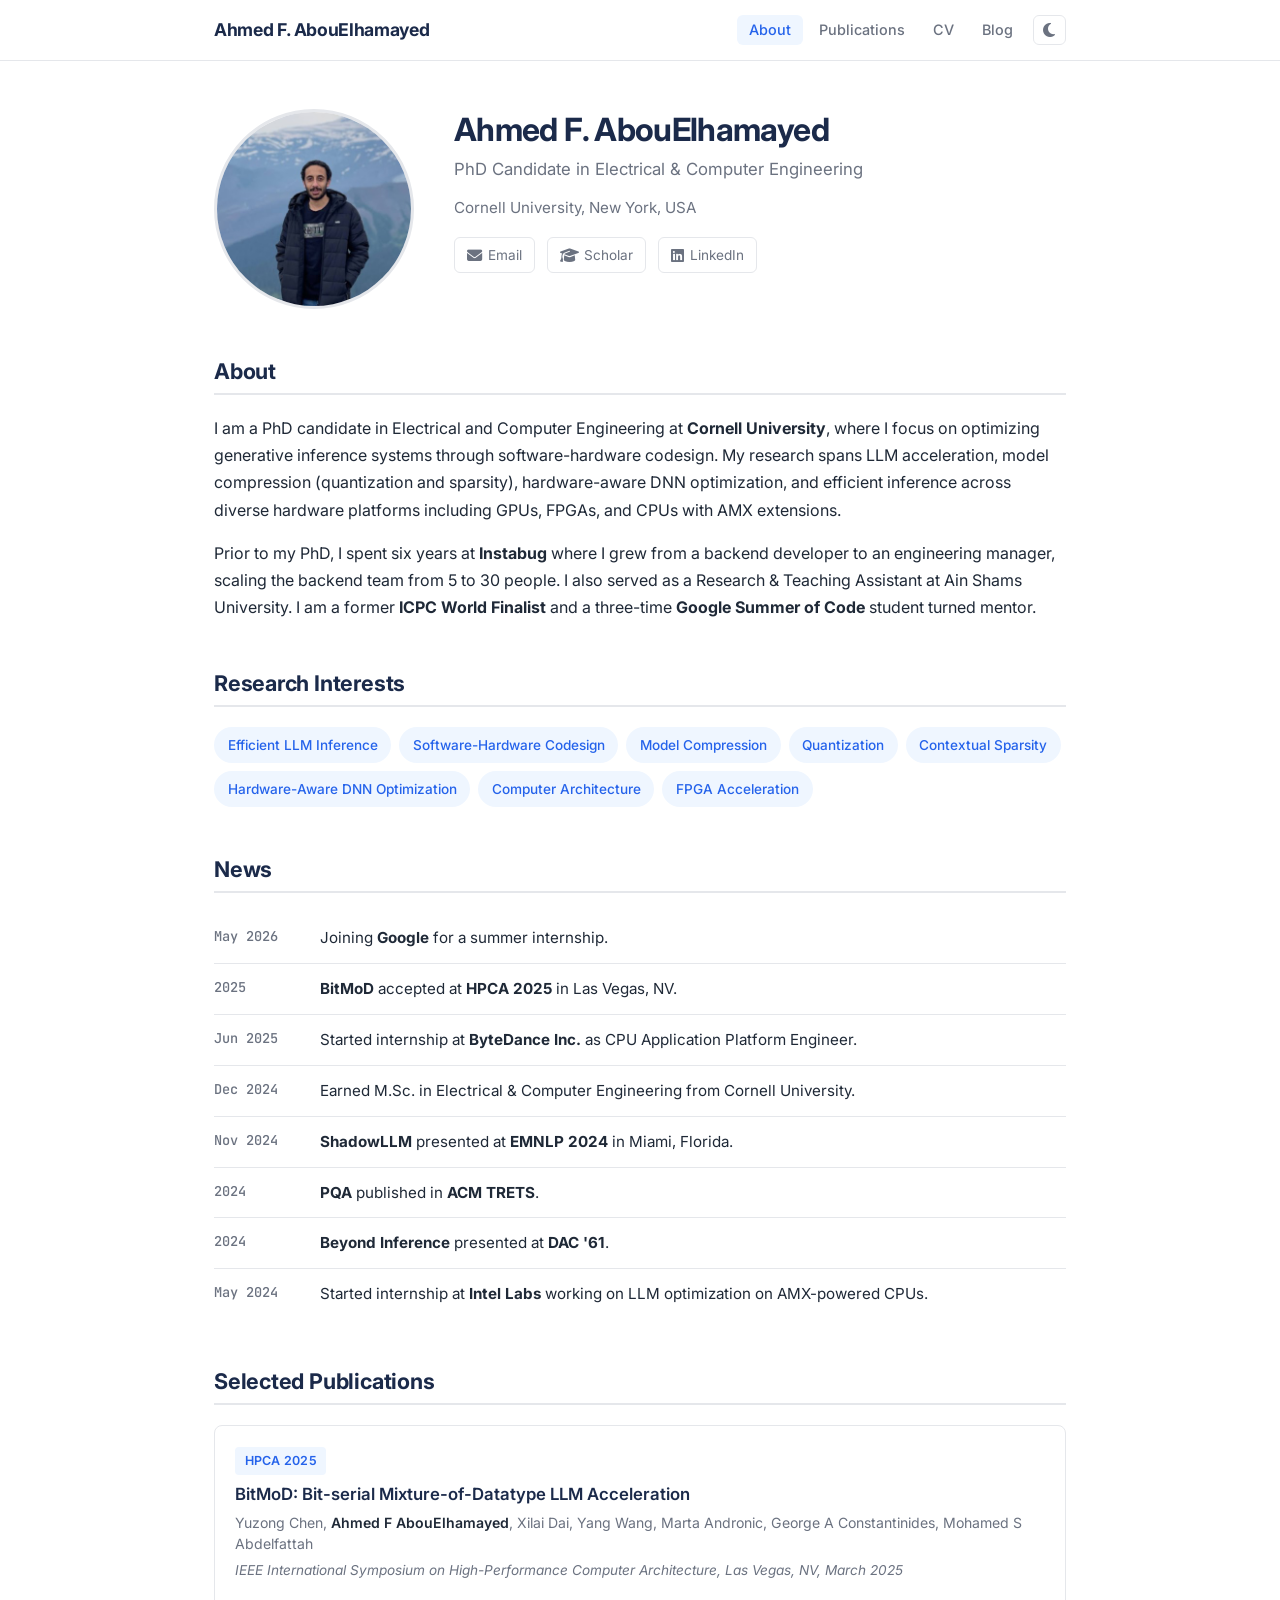
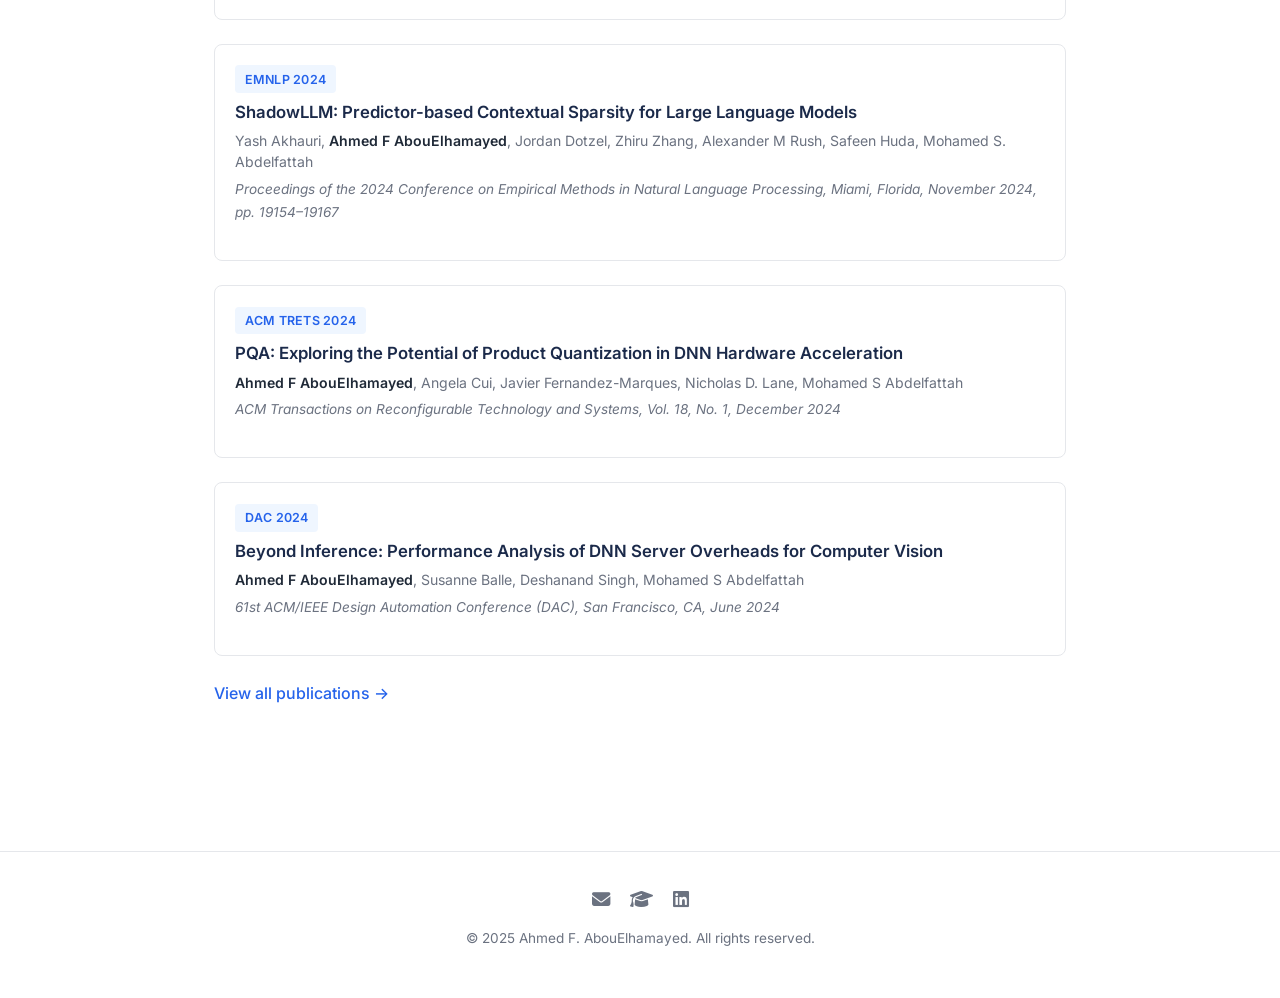
==== commit 908283e8: "Updates" ====
--- a/index.html
+++ b/index.html
@@ -102,6 +102,10 @@
         <h2 class="section-title">News</h2>
         <ul class="news-list">
           <li class="news-item">
+            <span class="news-date">May 2026</span>
+            <span>Joining <strong>Google</strong> for a summer internship.</span>
+          </li>
+          <li class="news-item">
             <span class="news-date">2025</span>
             <span><strong>BitMoD</strong> accepted at <strong>HPCA 2025</strong> in Las Vegas, NV.</span>
           </li>
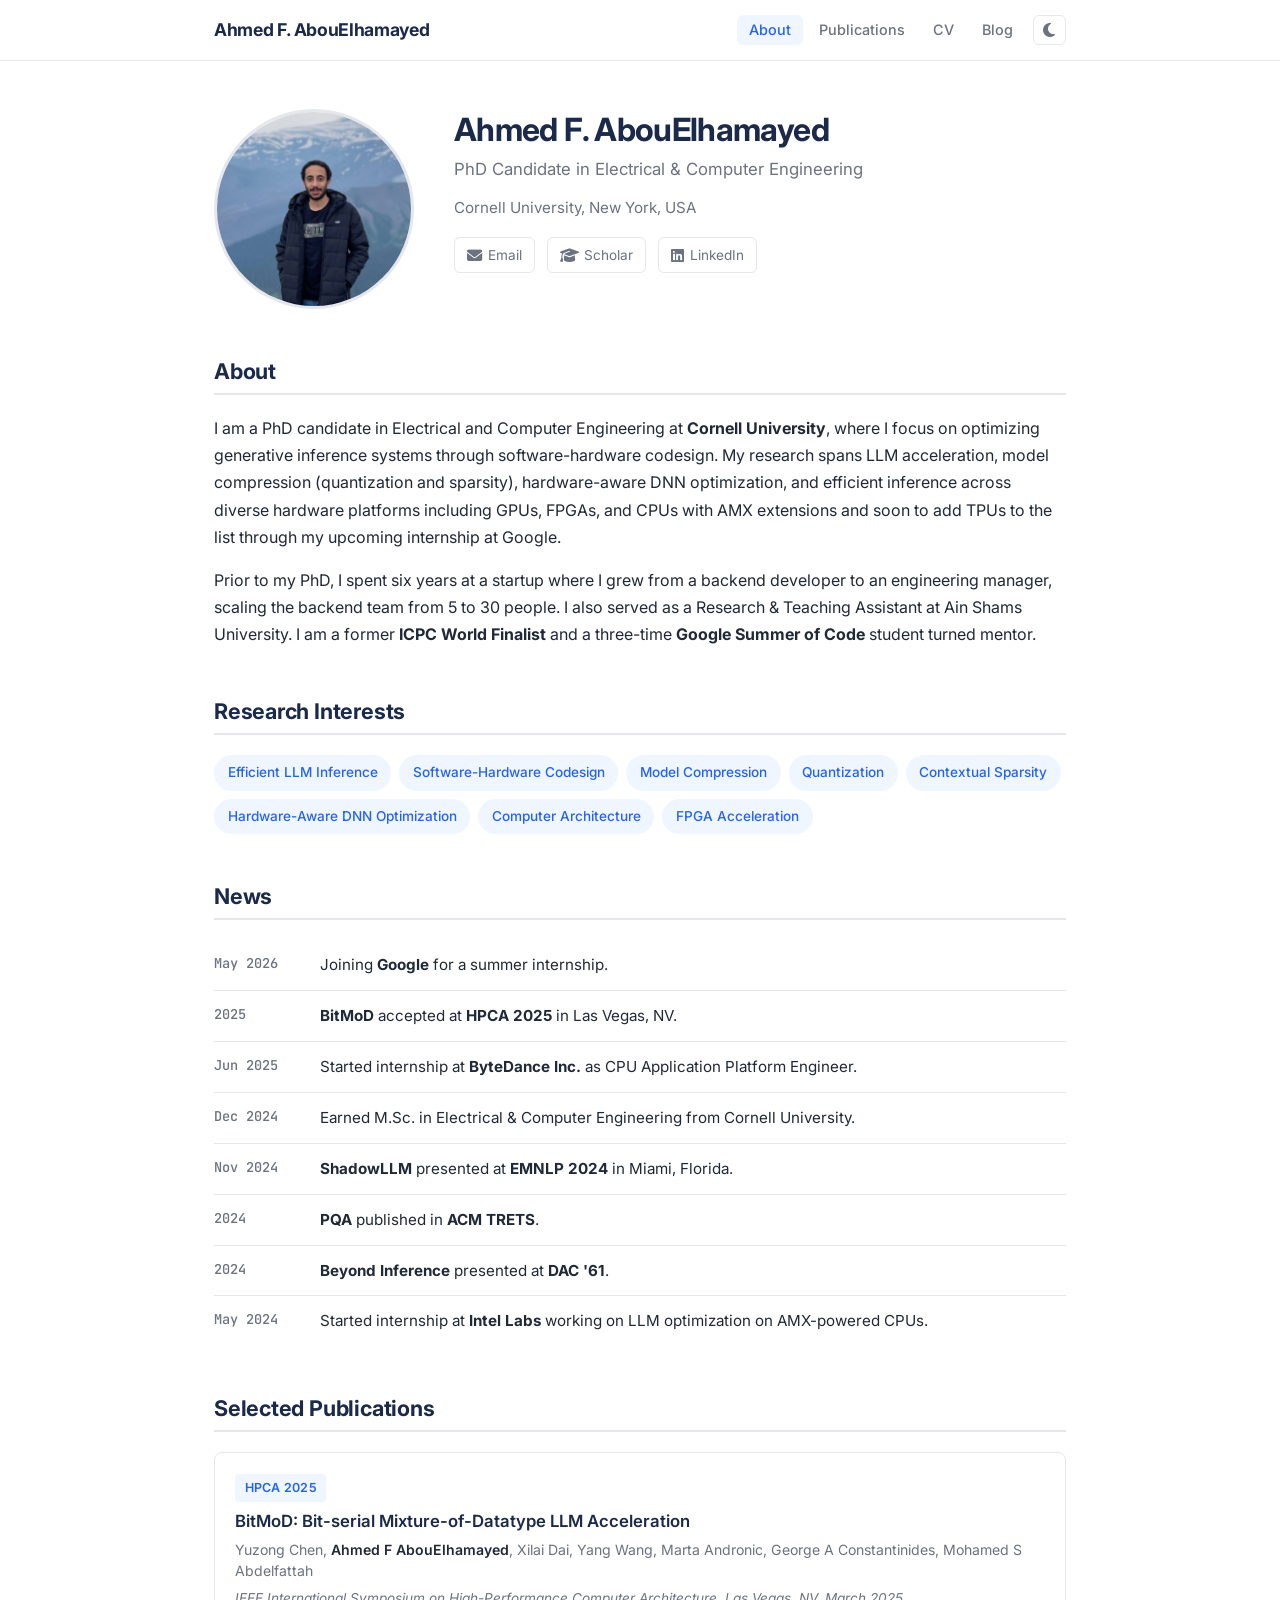
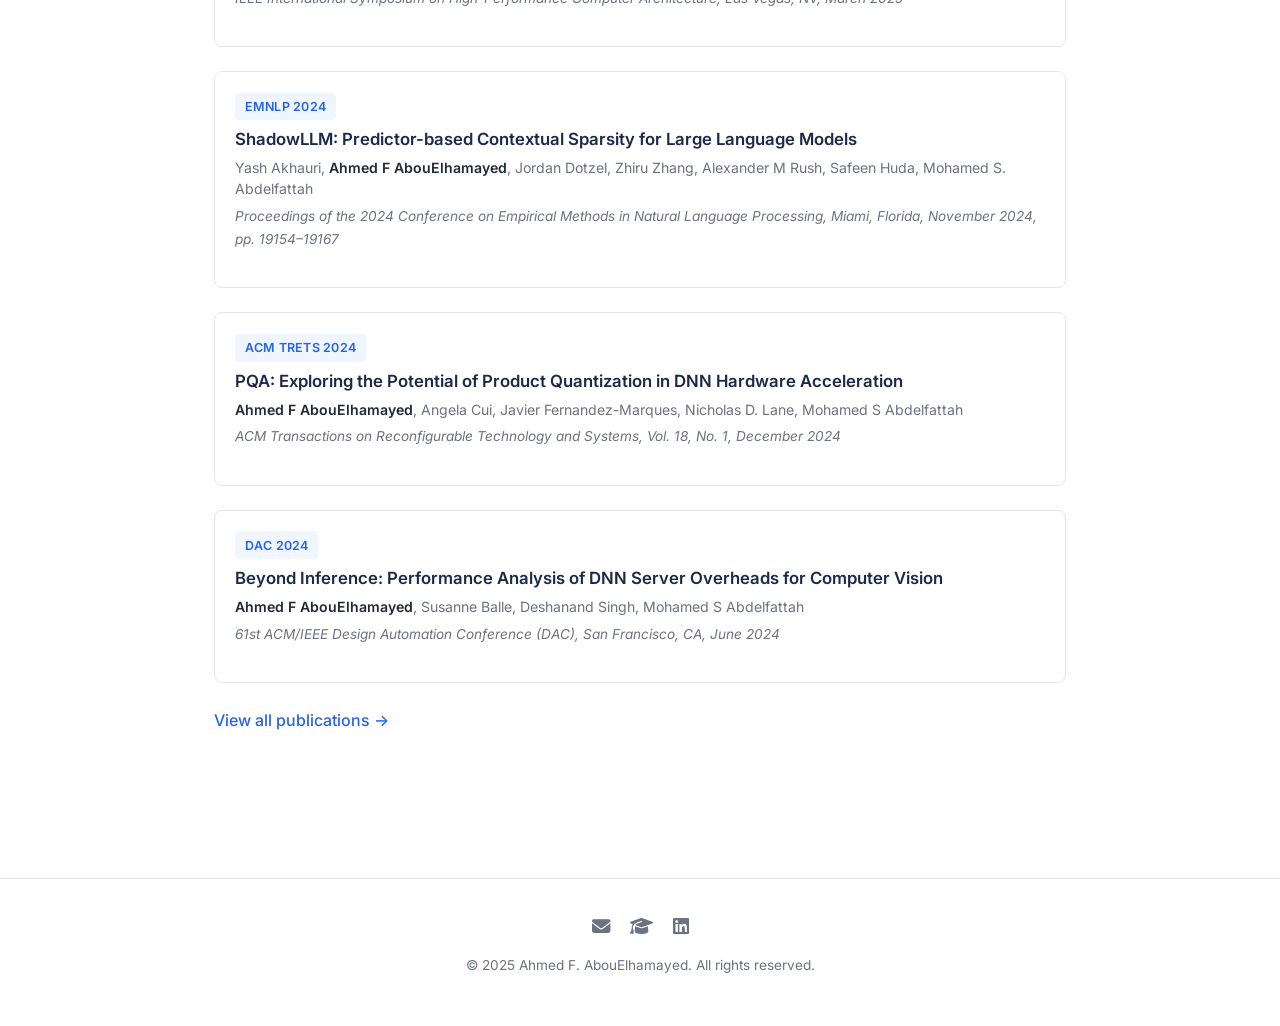
==== commit 9db61ce8: "Updates" ====
--- a/index.html
+++ b/index.html
@@ -71,10 +71,10 @@
           where I focus on optimizing generative inference systems through software-hardware codesign.
           My research spans LLM acceleration, model compression (quantization and sparsity),
           hardware-aware DNN optimization, and efficient inference across diverse hardware platforms
-          including GPUs, FPGAs, and CPUs with AMX extensions.
+          including GPUs, FPGAs, and CPUs with AMX extensions and soon to add TPUs to the list through my upcoming internship at Google. 
         </p>
         <p>
-          Prior to my PhD, I spent six years at <strong>Instabug</strong> where I grew from a backend developer
+          Prior to my PhD, I spent six years at a startup where I grew from a backend developer
           to an engineering manager, scaling the backend team from 5 to 30 people.
           I also served as a Research &amp; Teaching Assistant at Ain Shams University.
           I am a former <strong>ICPC World Finalist</strong> and a three-time <strong>Google Summer of Code</strong>
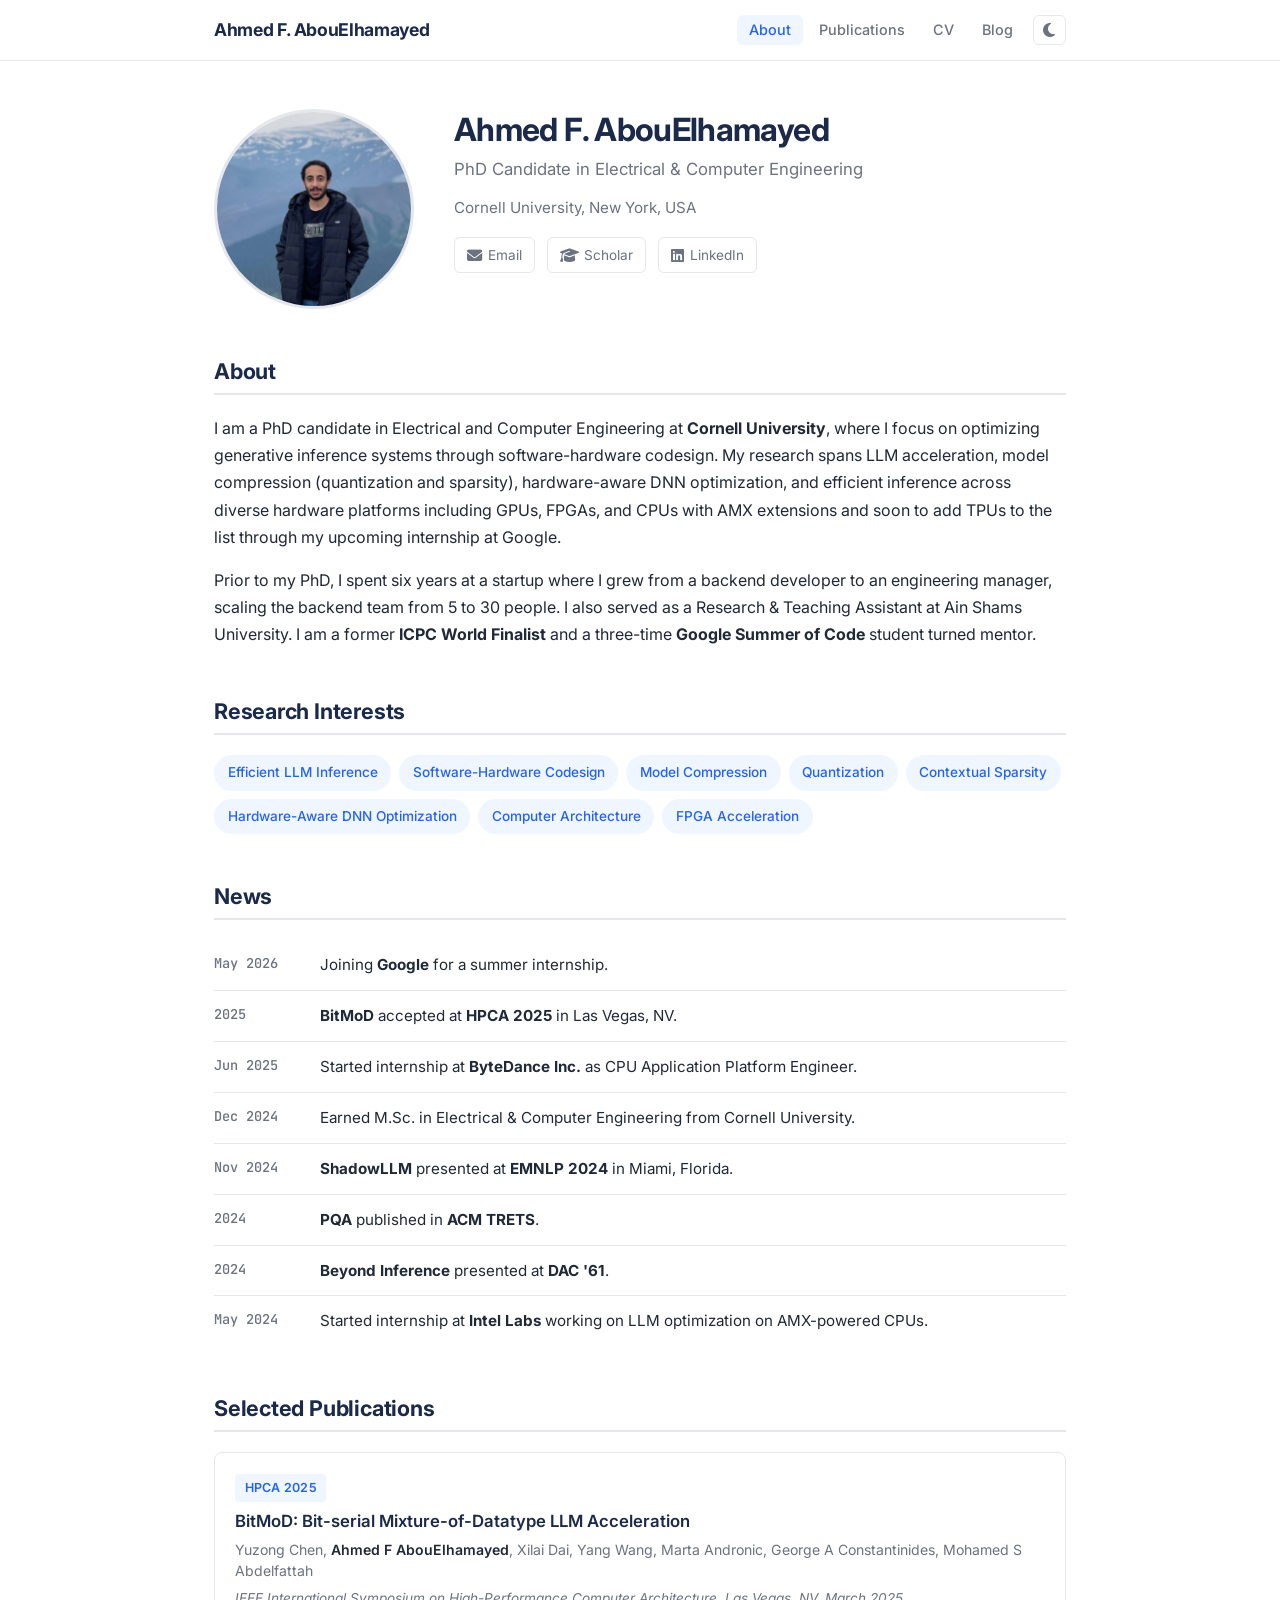
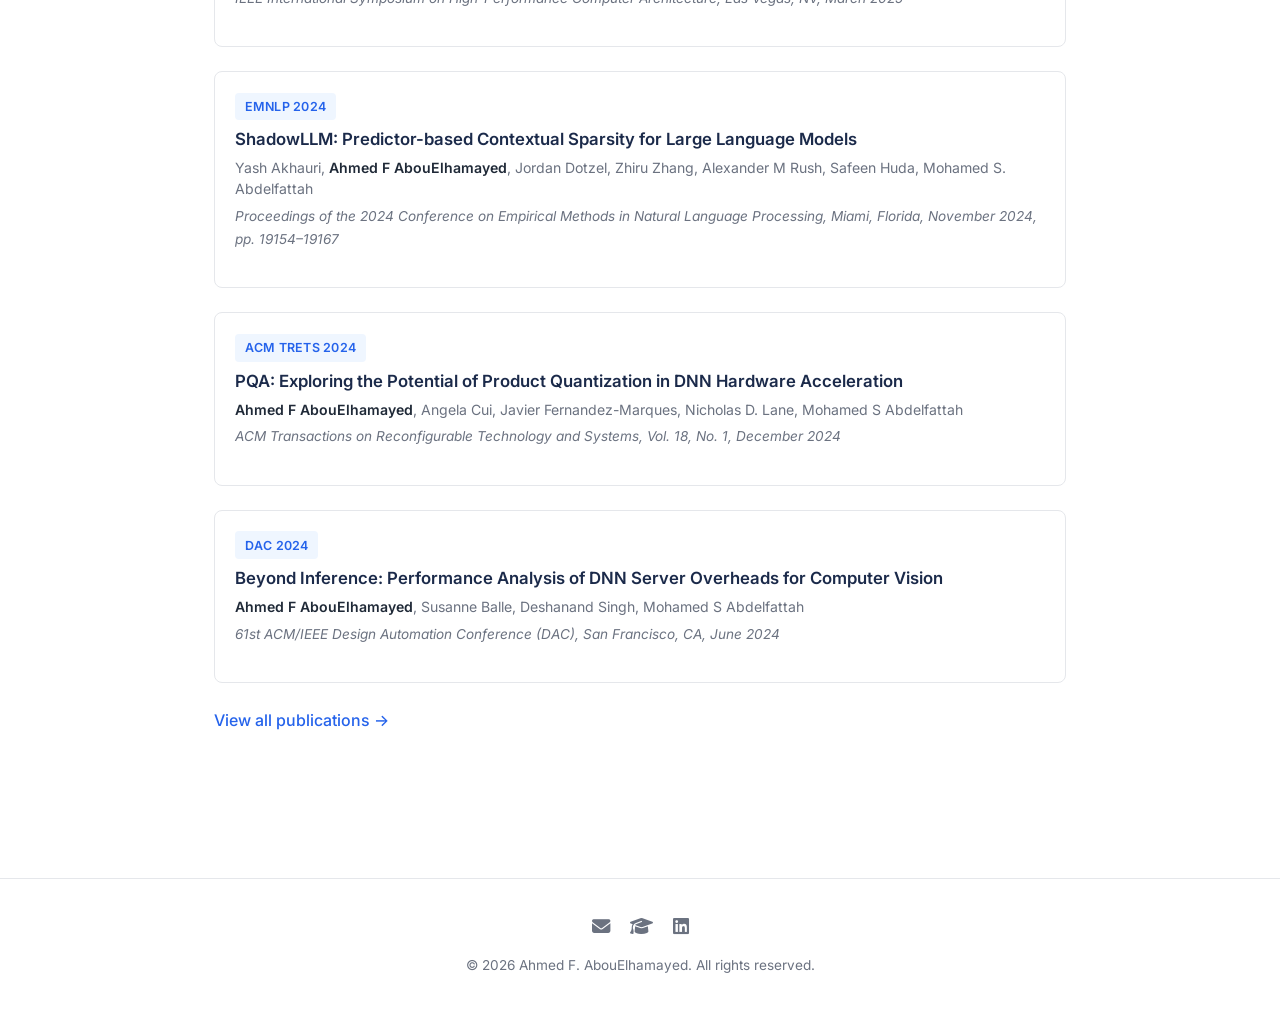
==== commit 4db21f96: "Update copyright year" ====
--- a/index.html
+++ b/index.html
@@ -186,7 +186,7 @@
         <a href="https://scholar.google.com/citations?user=tzaaYKMAAAAJ&hl=en" target="_blank" rel="noopener" aria-label="Google Scholar"><i class="fas fa-graduation-cap"></i></a>
         <a href="https://www.linkedin.com/in/aabouelhamayed/" target="_blank" rel="noopener" aria-label="LinkedIn"><i class="fab fa-linkedin"></i></a>
       </div>
-      <p>&copy; 2025 Ahmed F. AbouElhamayed. All rights reserved.</p>
+      <p>&copy; 2026 Ahmed F. AbouElhamayed. All rights reserved.</p>
     </div>
   </footer>
 
